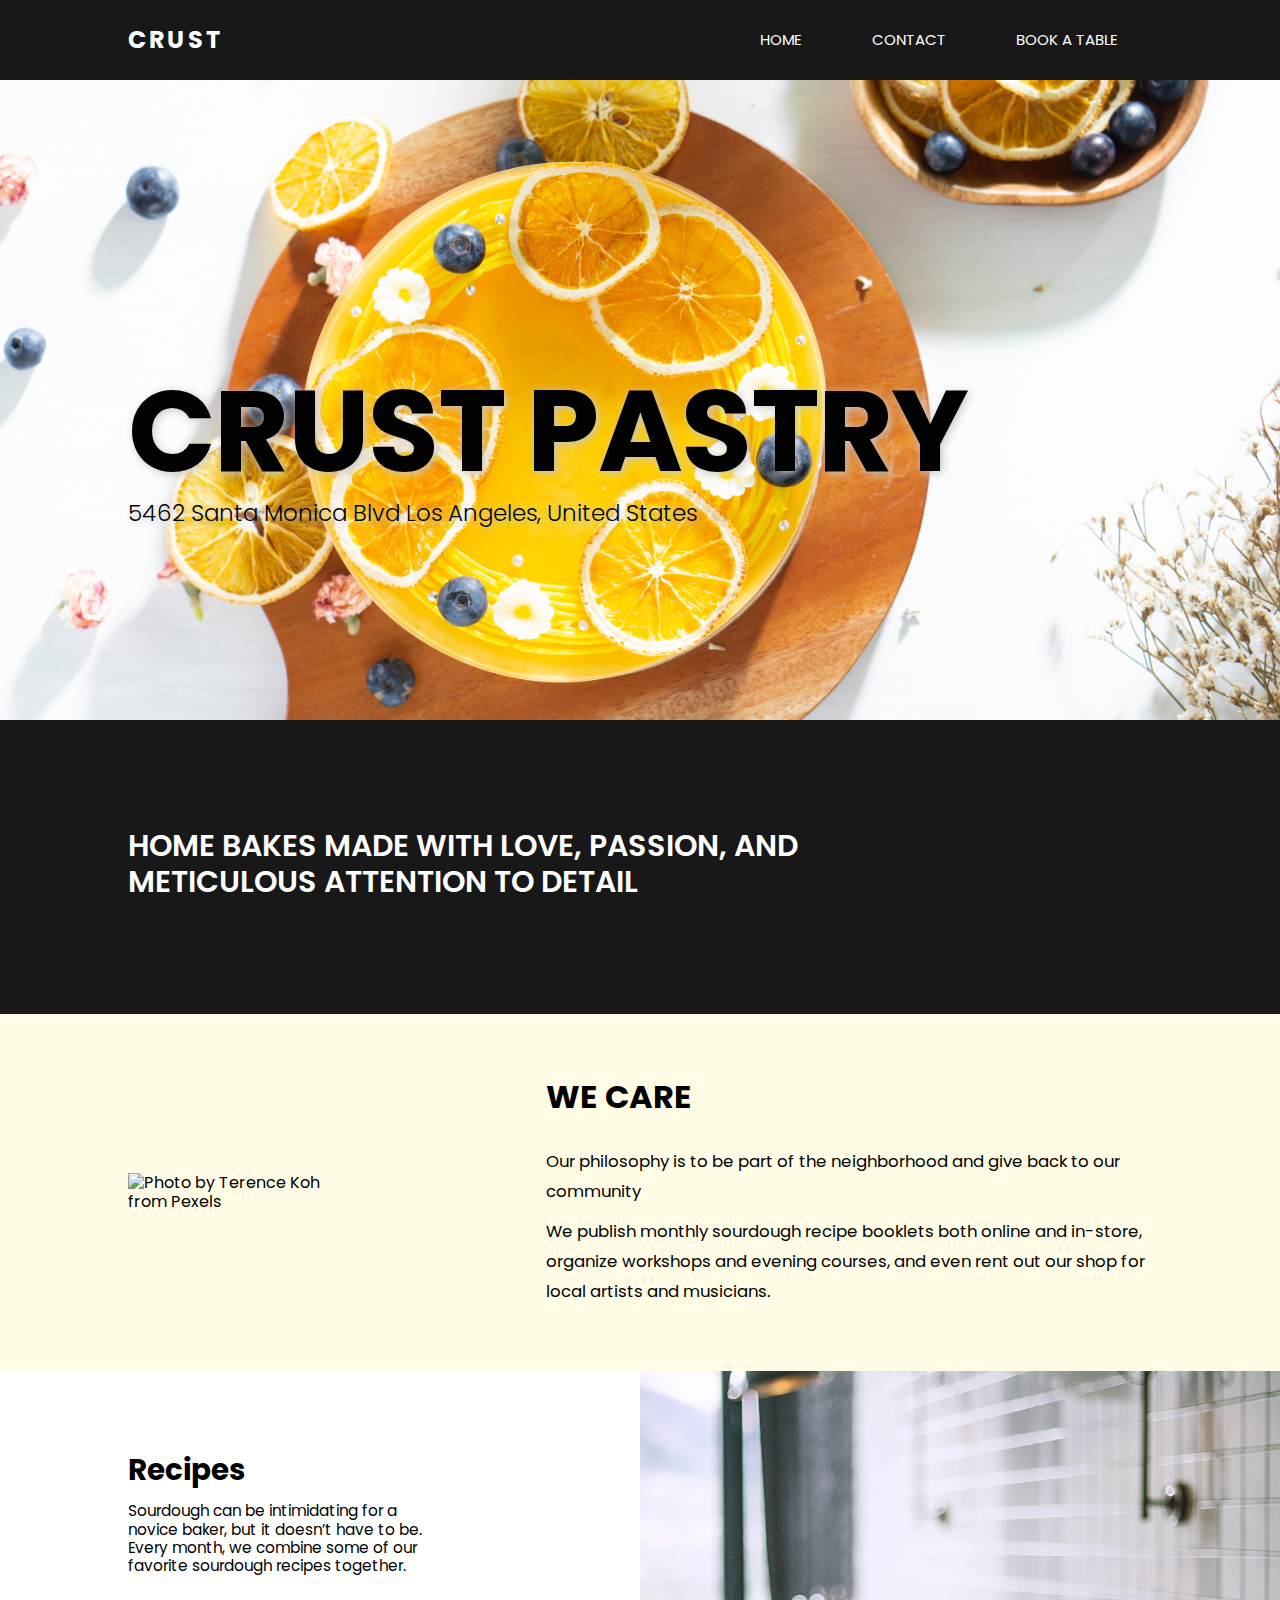
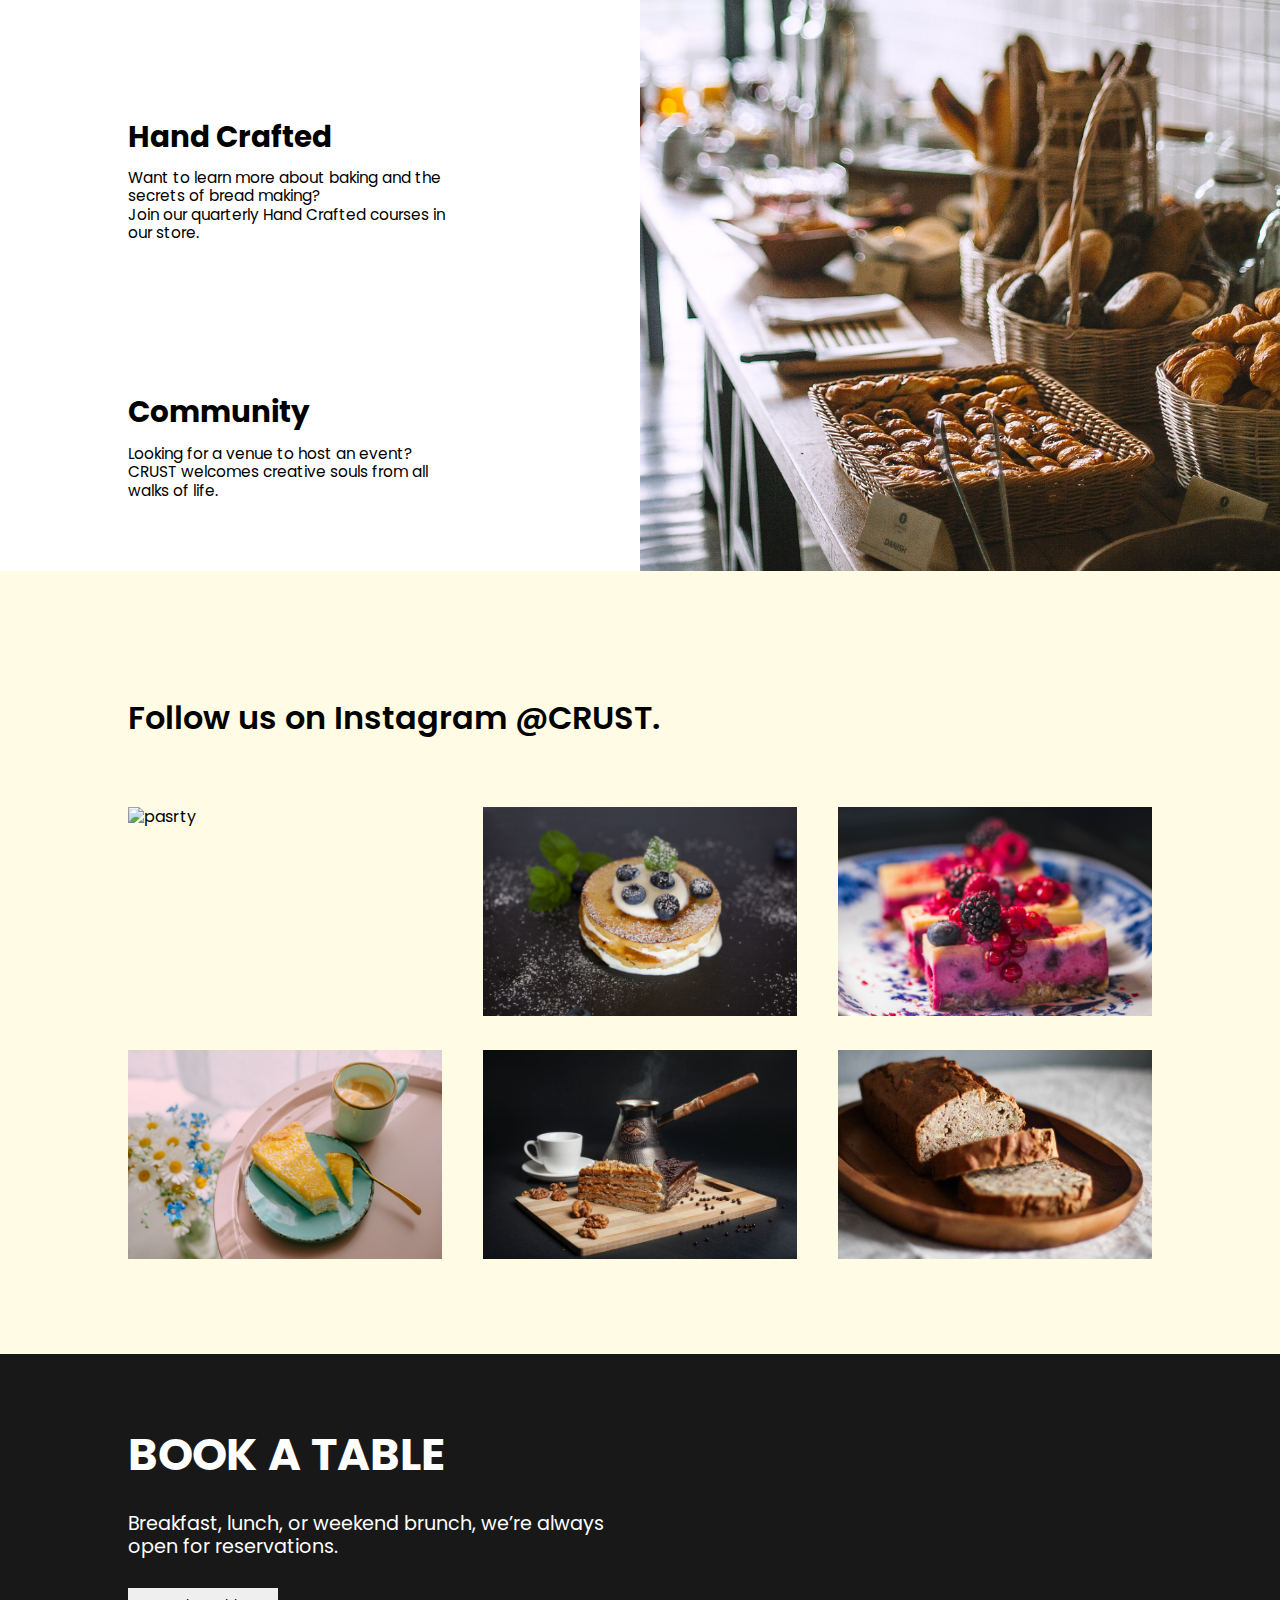
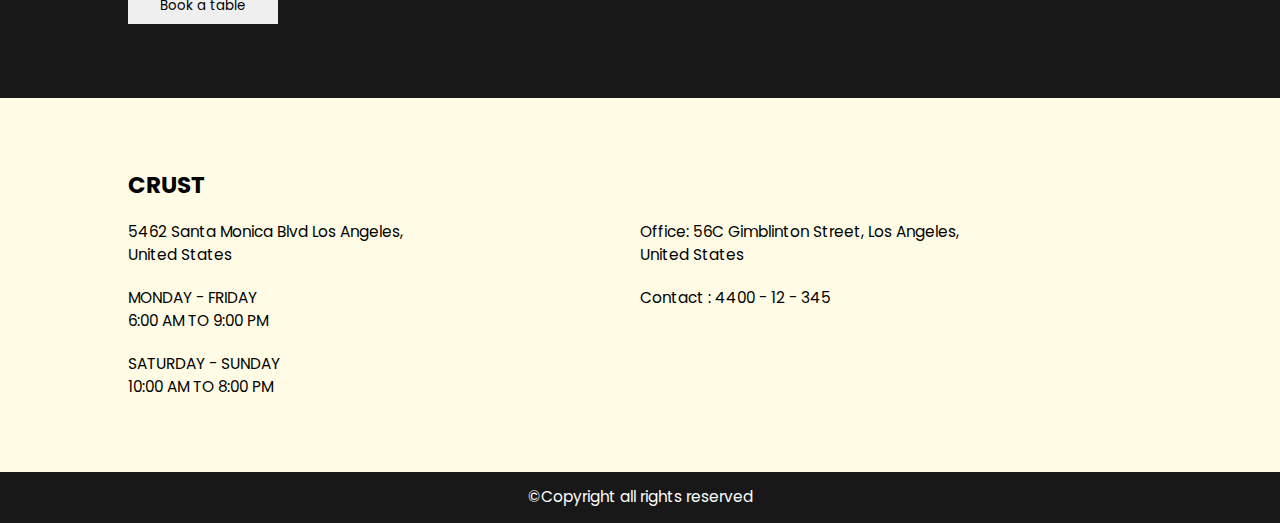
==== index.html @ fb100621 "first commit" ====
<!DOCTYPE html>
<html lang="en">

<head>
    <meta charset="UTF-8">
    <meta http-equiv="X-UA-Compatible" content="IE=edge">
    <meta name="viewport" content="width=device-width, initial-scale=1.0">
    <link rel="preconnect" href="https://fonts.googleapis.com">
    <link rel="preconnect" href="https://fonts.gstatic.com" crossorigin>
    <link href="https://fonts.googleapis.com/css2?family=Poppins:wght@100;200;300;600&display=swap" rel="stylesheet">
    <link rel="stylesheet" href="styles.css">
    <title>Pastry Site</title>
</head>

<body>

    <div class="nav-container">
        <nav class="navbar">
            <h2 id="navbar-logo">CRUST</h2>
            <div class="menu-toggle" id="mobile-menu">
                <span class="bar"></span>
                <span class="bar"></span>
                <span class="bar"></span>
            </div>
            <ul class="nav-menu">
                <li><a href="index.html" class="nav-links">Home</a></li>
                <li><a href="contact.html" class="nav-links">Contact</a></li>
                <li><a href="book.html" class="nav-links">Book a table</a></li>
            </ul>
        </nav>
    </div>

    <section id="home">
        <div class="main">
            <div class="overlay-text">
                <h1>
                    CRUST PASTRY
                </h1>
                <p>
                    5462 Santa Monica Blvd Los Angeles, United States
                </p>
            </div>
            <img src="./images/main-cake.jpg" alt="Photo by Phạm Thành Đạt from Pexels">
        </div>
        <div class="text-block">
            HOME BAKES MADE WITH LOVE, PASSION, AND METICULOUS ATTENTION TO DETAIL
        </div>
    </section>

    <section id="section-2">
        <div class="text-block">
            <h3>WE CARE</h3>
            <p>
                Our philosophy is to be part of the neighborhood and give back to our community</p>
            <p> We publish monthly sourdough recipe booklets both online and in-store, organize workshops and evening courses, and even rent out our shop for local artists and musicians.
            </p>
        </div>

        <img src="./images/cupcakes.jpg" alt="Photo by Terence Koh from Pexels">

    </section>

    <section id="section-3">
        <div class="text-blocks">
            <div class="text-block">
                <h3>Recipes</h3>
                <p>
                    Sourdough can be intimidating for a novice baker, but it doesn’t have to be.</p>
                <p> Every month, we combine some of our favorite sourdough recipes together.
                </p>
            </div>
            <div class="text-block">
                <h3>Hand Crafted</h3>
                <p>
                    Want to learn more about baking and the secrets of bread making?
                </p>
                <p>Join our quarterly Hand Crafted courses in our store.
                </p>
            </div>
            <div class="text-block">
                <h3>Community</h3>
                <p>
                    Looking for a venue to host an event?
                </p>
                <p> CRUST welcomes creative souls from all walks of life.
                </p>
            </div>
        </div>
        <div class="bakery-image"></div>
    </section>

    <section id="section-4">
        <h3>Follow us on Instagram @CRUST.</h3>
        <div class="image-block">
            <img class="js-tilt" src="./images/pastry-1.jpg" alt="pasrty">
            <img class="js-tilt" src="./images/pastry-2.jpg" alt="pasrty">
            <img class="js-tilt" src="./images/pastry-3.jpg" alt="pasrty">
            <img class="js-tilt" src="./images/pastry-4.jpg" alt="pasrty">
            <img class="js-tilt" src="./images/pastry-5.jpg" alt="pasrty">
            <img class="js-tilt" src="./images/pastry-6.jpg" alt="pasrty">
        </div>
    </section>

    <footer>
        <div class="text-block">
            <h3>BOOK A TABLE</h3>
            <p>Breakfast, lunch, or weekend brunch, we’re always<br> open for reservations.</p>
            <button>Book a table</button>
        </div>
        <div class="main-footer">
            <h5>CRUST</h5>
            <div class="details-footer">
                <span>
                    5462 Santa Monica Blvd Los Angeles,<br>United States
                </span>
                <span>
                    MONDAY - FRIDAY<br>6:00 AM TO 9:00 PM
                </span>
                <span>
                    SATURDAY - SUNDAY<br>10:00 AM TO 8:00 PM
                </span>
                <span>
                    Office: 56C Gimblinton Street, Los Angeles, <br>United States
                </span>
                <span>Contact : 4400 - 12 - 345</span>
            </div>
        </div>
        <div class="copyrights">
            <span>&copy;Copyright all rights reserved</span>
        </div>
    </footer>
    <script src="tilt.js"></script>
    <script src="app.js"></script>
</body>

</html>
---- styles.css ----
:root {
    --mainyellow: #FECD0D;
    --darkyellow: #dbb20d;
    --lightyellow: #F6E71D;
    --backgroundyellow: #fffbe5;
    --darkblack: #020202;
    --darkgray: #181818;
    --white: #fff;
}

* {
    margin: 0;
    padding: 0;
    box-sizing: border-box;
    font-family: 'Poppins', sans-serif;
    line-height: 1.2;
}


/* menu */

.nav-container {
    width: 100%;
    background-color: var(--darkgray);
    z-index: 200;
    position: fixed;
}

.navbar {
    display: grid;
    grid-template-columns: 0.2fr auto 1fr;
    align-items: center;
    height: 80px;
    width: 80%;
    max-width: 1720px;
    margin: 0 auto;
}

#navbar-logo {
    color: var(--white);
    justify-self: start;
    cursor: pointer;
    letter-spacing: .2rem;
}

.nav-menu {
    display: grid;
    grid-template-columns: repeat(3, auto);
    list-style: none;
    text-align: center;
    width: 50%;
    justify-self: end;
    font-size: 15px;
}

@media screen and (max-width: 900px) {
    .nav-menu {
        width: 70%;
    }
}

nav a {
    text-decoration: none;
    display: block;
    position: relative;
    color: var(--white);
    text-transform: uppercase;
}

nav a:after {
    content: "";
    width: 0;
    height: 1px;
    position: absolute;
    left: 0;
    bottom: -3px;
    background: var(--white);
    transition: width .3s linear;
}

nav a:hover:after {
    width: 100%;
}

.menu-toggle .bar {
    width: 25px;
    height: 2px;
    margin: 5px auto;
    transition: all 0.3s ease-in-out;
    background: var(--white);
}


/* small menu */


/* @media screen and (max-width: 768px) { */

@media screen and (max-width: 800px) {
    .nav-container {
        position: fixed;
    }
    .nav-menu {
        display: grid;
        grid-template-columns: auto;
        background: var(--darkyellow);
        margin: 0;
        width: 100%;
        position: absolute;
        top: 80px;
        left: -100%;
        opacity: 0;
        transition: all 0.5s ease;
    }
    .navbar {
        width: 80%;
    }
    .nav-menu.active {
        background: var(--darkgray);
        left: 0;
        opacity: 1;
        transition: all 0.5s ease;
    }
    .nav-links {
        text-align: center;
        line-height: 60px;
        width: 100%;
        display: table;
    }
    .nav-links:hover {
        background-color: var(--darkyellow);
        color: var(--white);
        transition: all 0.4s ease-out;
    }
    nav a:hover:after {
        width: 0%;
    }
    #mobile-menu {
        position: absolute;
        top: 20%;
        right: 5%;
        transform: translate(5%, 40%);
    }
    .menu-toggle .bar {
        display: block;
        cursor: pointer;
    }
    .menu-toggle:hover {
        cursor: pointer;
    }
    #mobile-menu.is-active .bar:nth-child(2) {
        opacity: 0;
    }
    #mobile-menu.is-active .bar:nth-child(1) {
        transform: translateY(7px) rotate(45deg);
    }
    #mobile-menu.is-active .bar:nth-child(3) {
        transform: translateY(-7px) rotate(-45deg);
    }
}


/* home */

#home {
    position: relative;
    color: var(--darkblack);
}

#home img {
    width: 100%;
    height: auto;
    max-height: 850px;
    object-fit: cover;
    background-attachment: fixed;
    /* filter: blur(.5px);
    -webkit-filter: blur(.8px); */
    margin: 0;
}

.main {
    position: relative;
    /* display: inline-block; */
    /* Make the width of box same as image */
}

.overlay-text {
    position: absolute;
    z-index: 2;
    margin: 0 auto;
    left: 10vw;
    top: 50%;
}

h1 {
    font-size: 9vw;
    letter-spacing: -.1rem;
    text-shadow: 2px 2px 8px rgb(201, 201, 201);
}

#home p {
    font-size: 1.8vw;
    font-weight: 300;
    text-shadow: 2px 2px 8px rgb(201, 201, 201);
}

#home .text-block {
    background-color: var(--darkgray);
    margin-top: -10px;
    min-height: 150px;
    max-height: 300px;
    color: var(--white);
    font-weight: 600;
    text-align: left;
    padding: 10vw 30vw 10vw 10vw;
    font-size: 30px;
    display: flex;
    align-items: center;
}

@media screen and (max-width: 1000px) {
    #home p {
        font-size: 2.4vw;
    }
    .overlay-text {
        top: 65%;
    }
    #home img {
        height: 500px;
    }
}

@media screen and (max-width: 680px) {
    #home .text-block {
        padding: 10vw 20vw 10vw 10vw;
        font-size: 26px;
    }
    #home p {
        font-size: 3vw;
    }
}

@media screen and (max-width: 450px) {
    #home .text-block {
        padding: 10vw 10vw 10vw 10vw;
        font-size: 20px;
    }
    .overlay-text {
        top: 70%;
    }
    #home p {
        font-size: 3.5vw;
    }
    h1 {
        font-size: 10vw;
        letter-spacing: -.1rem;
    }
}


/* section-2 */

#section-2 {
    padding: 5vw 10vw;
    display: flex;
    flex-direction: row-reverse;
    align-items: center;
    justify-content: center;
    position: relative;
    background-color: var(--backgroundyellow);
}

#section-2 img {
    width: 50%;
}

#section-2 .text-block {
    text-align: left;
    margin-left: 200px;
}

#section-2 h3 {
    font-size: 2.5vw;
    padding-bottom: 20px;
}

#section-2 p {
    font-size: 1.3vw;
    line-height: 1.8;
    padding-top: 10px;
}

@media screen and (max-width: 1050px) {
    #section-2 .text-block {
        text-align: left;
        margin-left: 150px;
    }
}

@media screen and (max-width: 800px) {
    #section-2 {
        padding: 5% 10%;
        flex-direction: column;
    }
    #section-2 img {
        width: 100%;
        padding-top: 20px;
    }
    #section-2 .text-block {
        text-align: left;
        margin-left: 0;
    }
    #section-2 h3 {
        font-size: 3vw;
        padding: 10px 0;
    }
    #section-2 p {
        font-size: 2.3vw;
        line-height: 1.8;
        padding: 4px 0;
    }
}

@media screen and (max-width: 500px) {
    #section-2 h3 {
        font-size: 5vw;
    }
    #section-2 p {
        font-size: 3vw;
    }
}

@media screen and (max-width: 450px) {
    #section-2 h3 {
        font-size: 5vw;
    }
    #section-2 p {
        font-size: 4vw;
    }
}


/* section 3 */

#section-3 {
    display: grid;
    grid-template-columns: repeat(2, 1fr);
    position: relative;
}

.bakery-image {
    background-image: url(./images/bakery.jpg);
    background-repeat: no-repeat;
    background-size: cover;
    background-position: bottom;
    min-height: 800px;
    right: 0;
    top: 0;
    bottom: 0;
}

.text-blocks {
    left: 0;
    display: grid;
    grid-template-rows: repeat(3, 1fr);
    align-items: center;
}

#section-3 .text-block {
    padding: 0 15vw 0 10vw;
}

#section-3 .text-block h3 {
    font-size: 2.3vw;
    padding: 20px 0 15px 0;
}

#section-3 .text-block p {
    font-size: 1.2vw;
}

@media screen and (max-width: 800px) {
    #section-3 {
        grid-template-rows: repeat(1fr, 2fr);
        grid-template-columns: 1fr;
    }
    .text-blocks {
        left: auto;
    }
    .bakery-image {
        width: 80%;
        min-height: 600px;
        padding: 0 10vw;
        justify-self: center;
        margin-bottom: 10vw;
    }
    #section-3 .text-block {
        padding: 5vw 15vw 5vw 10vw;
    }
    #section-3 .text-block h3 {
        font-size: 2.8vw;
    }
    #section-3 .text-block p {
        font-size: 1.8vw;
    }
}

@media screen and (max-width: 750px) {
    #section-3 .text-block h3 {
        font-size: 3vw;
    }
    #section-3 .text-block p {
        font-size: 2vw;
    }
}

@media screen and (max-width: 550px) {
    #section-3 .text-block h3 {
        font-size: 3.5vw;
    }
    #section-3 .text-block p {
        font-size: 2.5vw;
    }
}

@media screen and (max-width: 450px) {
    #section-3 .text-block h3 {
        font-size: 4.5vw;
    }
    #section-3 .text-block p {
        font-size: 3.5vw;
    }
}


/* section 4 */

#section-4 {
    background-color: var(--backgroundyellow);
    padding: 10vw 10vw;
}

.image-block {
    display: grid;
    grid-template-columns: repeat(3, 1fr);
    grid-template-rows: repeat(2, 1fr);
    gap: 8% 4%;
    justify-content: center;
    position: relative;
    width: 100%;
}

#section-4 img {
    width: auto;
    max-width: 100%;
}

#section-4 h3 {
    font-size: 2.5vw;
    padding: 0 0 70px 0;
    font-weight: 600;
}

@media screen and (max-width: 1050px) {
    .image-block {
        grid-template-columns: repeat(2, 1fr);
        grid-template-rows: repeat(3, 1fr);
        gap: 6% 6%;
    }
}

@media screen and (max-width: 650px) {
    .image-block {
        grid-template-columns: repeat(1, 1fr);
        grid-template-rows: repeat(6, 1fr);
        margin-bottom: 30vw;
    }
    #section-4 h3 {
        font-size: 3vw;
        padding: 0 0 50px 0;
    }
}

@media screen and (max-width: 450px) {
    #section-4 h3 {
        font-size: 3.5vw;
    }
}


/* footer */

footer .text-block {
    background-color: var(--darkgray);
    min-height: 250px;
    max-height: 400px;
    color: var(--white);
    text-align: left;
    padding: 5vw 10vw;
    display: flex;
    flex-direction: column;
    align-content: center;
}

footer .text-block h3 {
    padding: 10px 0;
    font-size: 3.5vw;
}

footer .text-block p {
    padding: 20px 0;
    font-size: 1.5vw;
}

@media screen and (max-width: 800px) {
    footer .text-block p {
        font-size: 2vw;
    }
}

@media screen and (max-width: 600px) {
    footer .text-block p {
        font-size: 3vw;
    }
}

@media screen and (max-width: 450px) {
    footer .text-block p {
        font-size: 3.5vw;
    }
    footer .text-block h3 {
        font-size: 4.5vw;
    }
}

footer .text-block button {
    margin: 10px 0;
    padding: 10px;
    width: 150px;
    cursor: pointer;
    border: none;
}

footer .text-block button:hover {
    background: var(--darkyellow);
    transition: all 0.5s ease-in-out;
}

.main-footer {
    padding: 5vw 10vw 5vw 10vw;
    background-color: var(--backgroundyellow);
    min-height: 250px;
    max-height: 440px;
    text-align: left;
    display: flex;
    flex-direction: column;
}

.main-footer h5 {
    padding: 10px 0;
    font-size: 1.8vw;
}

.details-footer {
    display: grid;
    grid-template-columns: repeat(2, 1fr);
    grid-template-rows: repeat(3, 1fr);
    grid-auto-flow: column;
}

.details-footer span {
    font-size: 1.2vw;
    line-height: 1.5em;
    padding: 10px 0;
}

.copyrights {
    background-color: var(--darkgray);
    height: 50px;
    color: var(--white);
    padding: 2vw 10vw 2vw 10vw;
    display: flex;
    justify-content: center;
    align-items: center;
}

.copyrights span {
    font-size: 1.2vw;
}

@media screen and (max-width: 800px) {
    .main-footer h5 {
        padding: 10px 0;
        font-size: 2.5vw;
    }
    .details-footer {
        grid-template-columns: repeat(1, 1fr);
        grid-template-rows: repeat(5, 1fr);
    }
    .details-footer span {
        font-size: 2vw;
    }
    .copyrights span {
        font-size: 2vw;
    }
}

@media screen and (max-width: 550px) {
    .main-footer h5 {
        font-size: 3vw;
    }
    .details-footer span {
        font-size: 2.5vw;
    }
    .copyrights span {
        font-size: 2.5vw;
    }
}

@media screen and (max-width: 450px) {
    .main-footer h5 {
        font-size: 3.5vw;
    }
    .details-footer span {
        font-size: 3vw;
    }
    .copyrights span {
        font-size: 3vw;
    }
}


/* contact */

#contact-page {
    position: relative;
    top: 80px;
    margin-bottom: 80px;
    padding: 5vw 10vw;
    min-height: 400px;
}

#contact-page .main-contact {
    display: flex;
    flex-direction: row;
    align-items: center;
    justify-content: center;
    position: relative;
    align-content: space-between;
    gap: 20%;
}

#contact-page h3 {
    font-size: 2vw;
    padding-bottom: 20px;
}

#contact-page .text-block {
    text-align: left;
    display: grid;
    grid-template-columns: repeat(2, 1fr);
    grid-template-rows: repeat(3, 1fr);
    grid-auto-flow: column;
    left: 0;
    justify-items: start;
    gap: 80px 50px;
}

#contact-page .text-block span {
    font-size: 1vw;
    line-height: 1.5em;
}

#contact-page img {
    width: 50%;
    max-height: 500px;
    object-fit: cover;
}

@media screen and (max-width: 1200px) {
    #contact-page .main-contact {
        gap: 10%;
    }
}

@media screen and (max-width: 1050px) {
    #contact-page .text-block span {
        padding: 20px 0;
    }
    #contact-page .text-block {
        gap: 45px 50px;
    }
    #contact-page img {
        max-height: 400px;
    }
}

@media screen and (max-width: 900px) {
    #contact-page .main-contact {
        gap: 10%;
    }
    #contact-page .text-block {
        gap: 45px 40px;
    }
}

@media screen and (max-width: 800px) {
    #contact-page .text-block {
        grid-template-columns: repeat(1, 1fr);
        grid-template-rows: repeat(6, 1fr);
        gap: 5px 10px;
        align-self: flex-start;
    }
    #contact-page .main-contact {
        display: flex;
        flex-direction: column;
    }
    #contact-page .text-block span {
        font-size: 2vw;
        line-height: 1.em;
    }
    #contact-page h3 {
        font-size: 3vw;
    }
    #contact-page img {
        width: 100%;
    }
}

@media screen and (max-width: 600px) {
    #contact-page .text-block span {
        font-size: 3vw;
        line-height: 1.em;
    }
    #contact-page h3 {
        font-size: 4vw;
    }
    #contact-page .text-block {
        gap: 0 10px;
    }
}


/* book */

#book {
    position: relative;
    top: 80px;
    margin-bottom: 80px;
    padding: 5vw 10vw;
    min-height: 400px;
    text-align: center;
}

#book h3 {
    font-size: 2vw;
    padding-bottom: 20px;
}

#book p {
    font-size: 1vw;
    line-height: 1.5em;
    margin: 20px 0;
}

#book input,
#book textarea {
    width: 60%;
    padding: 15px;
    margin: 20px 0;
    border: none;
    background-color: #f1f1f1;
    font-size: 1vw;
}

form {
    padding: 20px;
}

input[type=submit] {
    background-color: var(--darkgray)!important;
    color: var(--white)!important;
    padding: 10px;
    cursor: pointer;
}

input[type=submit]:hover {
    background: var(--darkyellow)!important;
    transition: all 0.5s ease-in-out;
}

@media screen and (max-width: 950px) {
    #book input,
    #book textarea {
        margin: 15px 0;
    }
}

@media screen and (max-width: 800px) {
    #book input,
    #book textarea {
        margin: 10px 0;
        width: 80%;
        font-size: 1.5vw;
    }
    #book h3 {
        font-size: 2.5vw;
        padding-bottom: 0;
    }
    #book p {
        font-size: 1.5vw;
    }
}

@media screen and (max-width: 600px) {
    #book input,
    #book textarea {
        width: 90%;
        font-size: 2vw;
    }
    #book h3 {
        font-size: 3vw;
    }
    #book p {
        font-size: 2vw;
    }
}

@media screen and (max-width: 500px) {
    #book input,
    #book textarea {
        margin: 5px 0;
        width: 100%;
        padding: 10px;
        font-size: 3vw;
    }
    #book h3 {
        font-size: 4vw;
    }
    #book p {
        font-size: 3vw;
    }
}
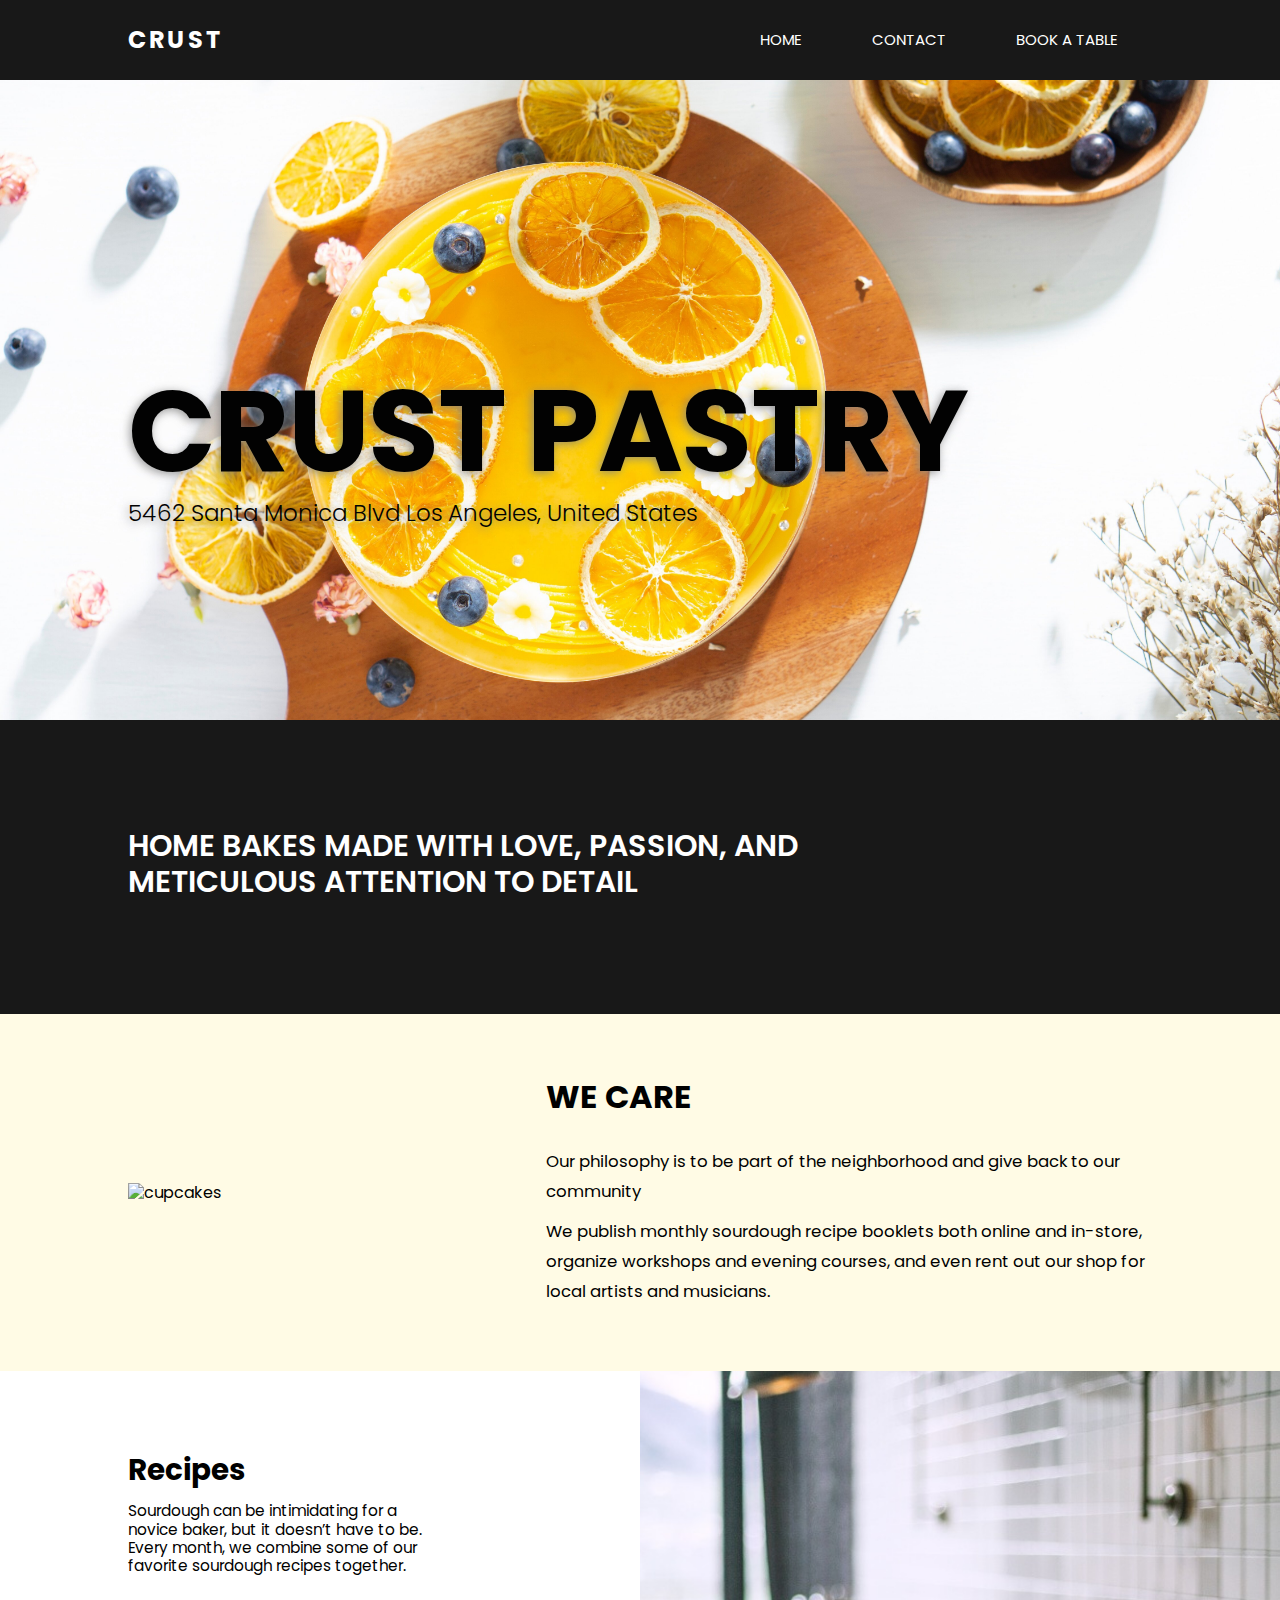
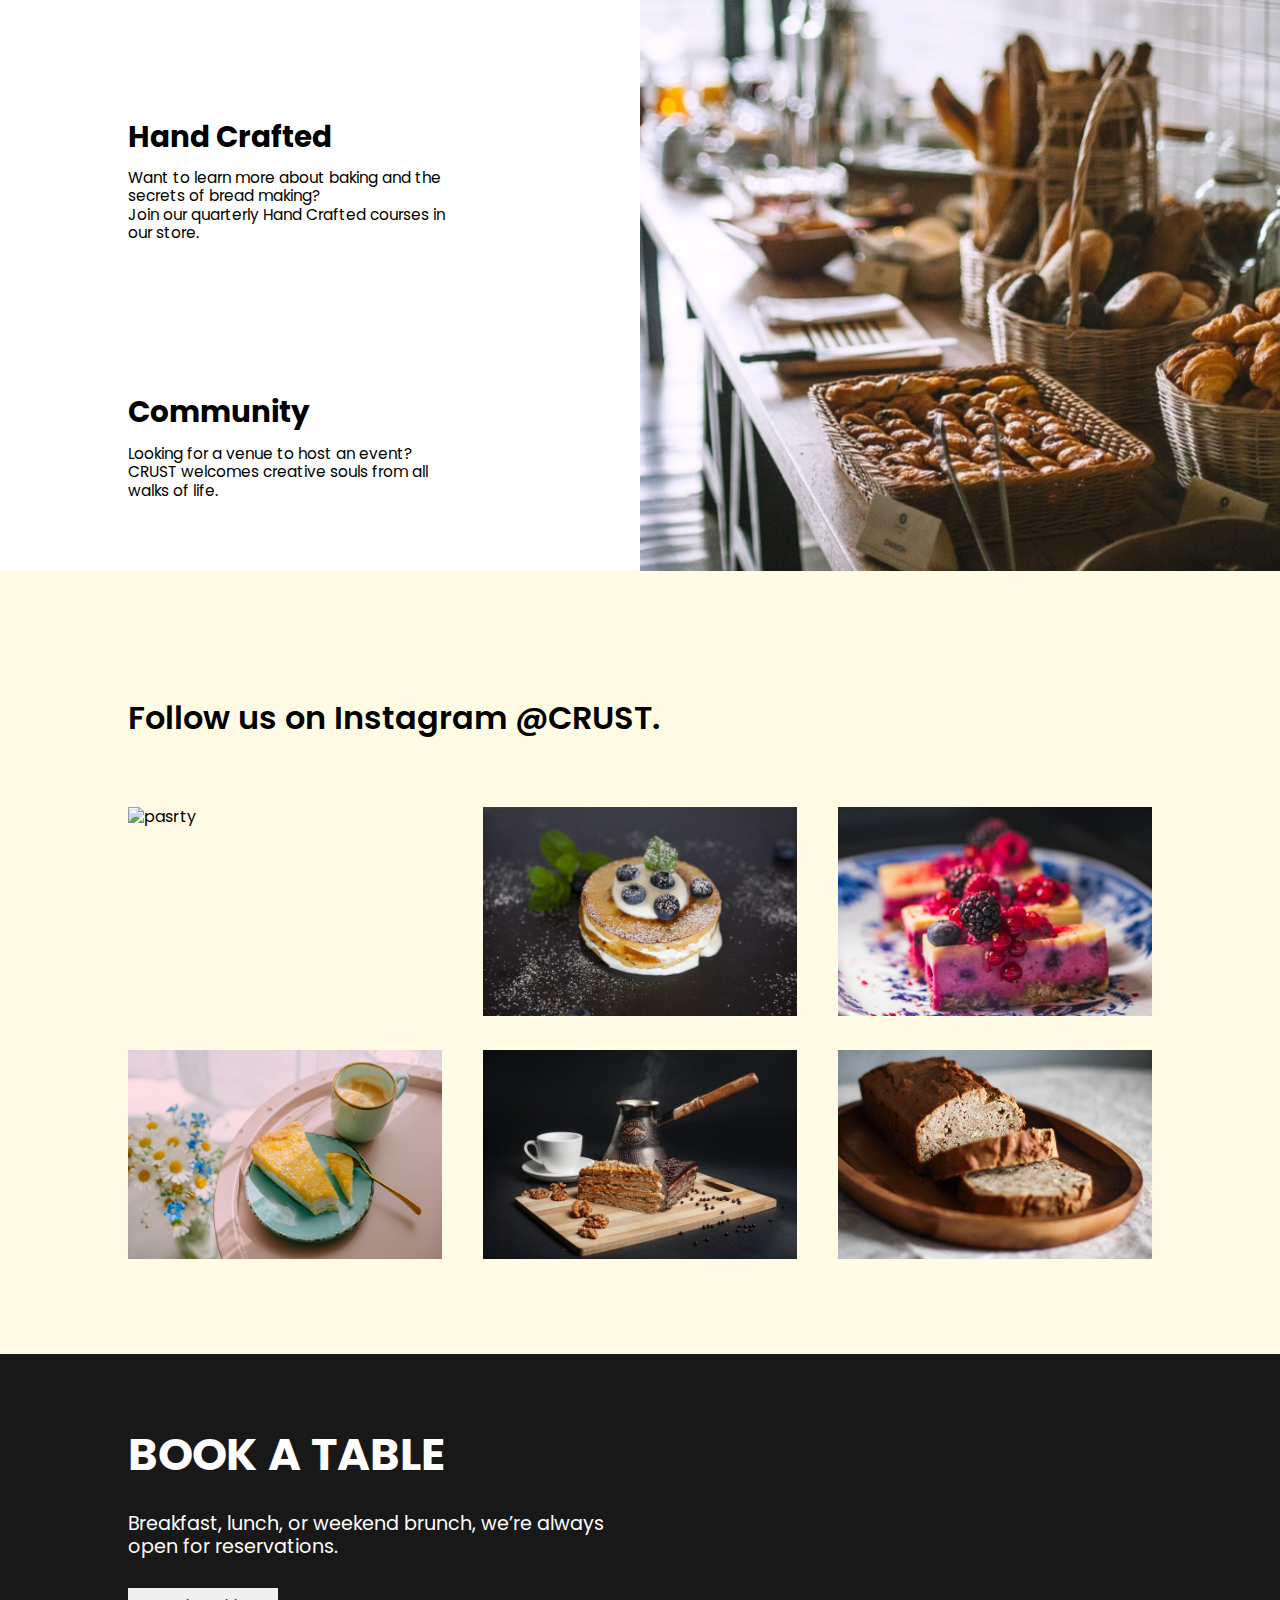
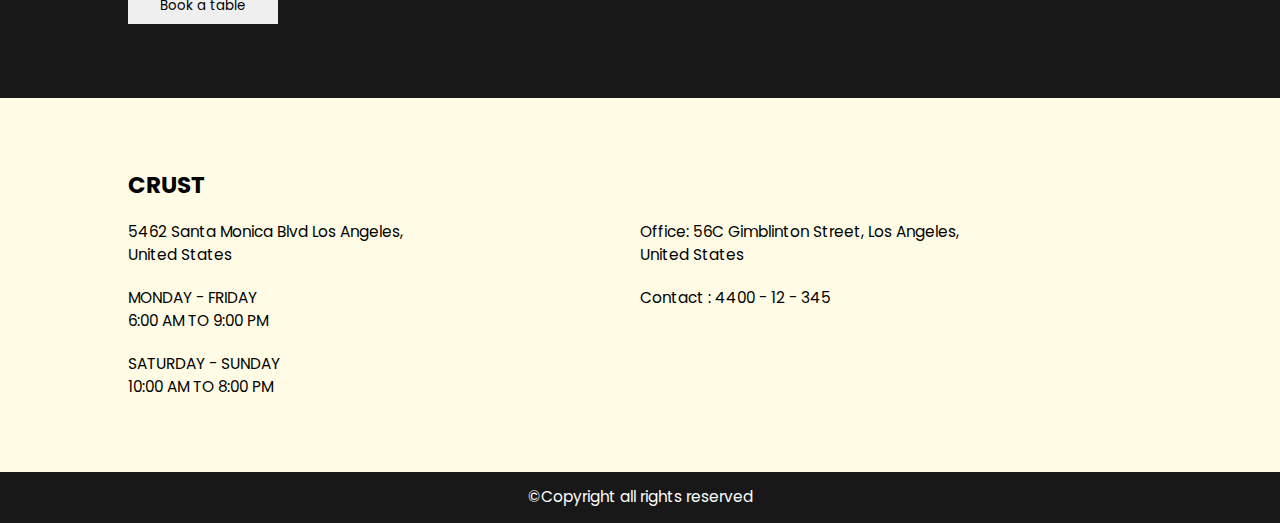
==== commit 9f0c5517: "shadow changes" ====
--- a/index.html
+++ b/index.html
@@ -9,14 +9,14 @@
     <link rel="preconnect" href="https://fonts.gstatic.com" crossorigin>
     <link href="https://fonts.googleapis.com/css2?family=Poppins:wght@100;200;300;600&display=swap" rel="stylesheet">
     <link rel="stylesheet" href="styles.css">
-    <title>Pastry Site</title>
+    <title>CRUST</title>
 </head>
 
 <body>
 
     <div class="nav-container">
         <nav class="navbar">
-            <h2 id="navbar-logo">CRUST</h2>
+            <h2 id="navbar-logo"><a href="index.html">CRUST</a></h2>
             <div class="menu-toggle" id="mobile-menu">
                 <span class="bar"></span>
                 <span class="bar"></span>
@@ -40,7 +40,7 @@
                     5462 Santa Monica Blvd Los Angeles, United States
                 </p>
             </div>
-            <img src="./images/main-cake.jpg" alt="Photo by Phạm Thành Đạt from Pexels">
+            <img src="./images/main-cake.jpg" alt="cake">
         </div>
         <div class="text-block">
             HOME BAKES MADE WITH LOVE, PASSION, AND METICULOUS ATTENTION TO DETAIL
@@ -56,7 +56,7 @@
             </p>
         </div>
 
-        <img src="./images/cupcakes.jpg" alt="Photo by Terence Koh from Pexels">
+        <img src="./images/cupcakes.jpg" alt="cupcakes">
 
     </section>
 
--- a/styles.css
+++ b/styles.css
@@ -37,10 +37,14 @@
 }
 
 #navbar-logo {
-    color: var(--white);
     justify-self: start;
     cursor: pointer;
     letter-spacing: .2rem;
+}
+
+#navbar-logo a {
+    text-decoration: none;
+    color: var(--white);
 }
 
 .nav-menu {
@@ -59,7 +63,7 @@
     }
 }
 
-nav a {
+.nav-links {
     text-decoration: none;
     display: block;
     position: relative;
@@ -67,13 +71,13 @@
     text-transform: uppercase;
 }
 
-nav a:after {
+.nav-links:after {
     content: "";
     width: 0;
     height: 1px;
     position: absolute;
     left: 0;
-    bottom: -3px;
+    bottom: -4px;
     background: var(--white);
     transition: width .3s linear;
 }
@@ -92,9 +96,6 @@
 
 
 /* small menu */
-
-
-/* @media screen and (max-width: 768px) { */
 
 @media screen and (max-width: 800px) {
     .nav-container {
@@ -173,8 +174,6 @@
     max-height: 850px;
     object-fit: cover;
     background-attachment: fixed;
-    /* filter: blur(.5px);
-    -webkit-filter: blur(.8px); */
     margin: 0;
 }
 
@@ -195,13 +194,13 @@
 h1 {
     font-size: 9vw;
     letter-spacing: -.1rem;
-    text-shadow: 2px 2px 8px rgb(201, 201, 201);
+    text-shadow: -2px 2px 10px rgb(133 133 133 / 83%);
 }
 
 #home p {
     font-size: 1.8vw;
     font-weight: 300;
-    text-shadow: 2px 2px 8px rgb(201, 201, 201);
+    text-shadow: -2px 2px 10px rgb(133 133 133 / 83%);
 }
 
 #home .text-block {
@@ -466,6 +465,7 @@
         grid-template-columns: repeat(2, 1fr);
         grid-template-rows: repeat(3, 1fr);
         gap: 6% 6%;
+        margin-bottom: 10vw;
     }
 }
 
@@ -473,7 +473,7 @@
     .image-block {
         grid-template-columns: repeat(1, 1fr);
         grid-template-rows: repeat(6, 1fr);
-        margin-bottom: 30vw;
+        margin-bottom: 100vw;
     }
     #section-4 h3 {
         font-size: 3vw;
@@ -729,11 +729,11 @@
 
 @media screen and (max-width: 600px) {
     #contact-page .text-block span {
-        font-size: 3vw;
+        font-size: 3.5vw;
         line-height: 1.em;
     }
     #contact-page h3 {
-        font-size: 4vw;
+        font-size: 4.5vw;
     }
     #contact-page .text-block {
         gap: 0 10px;
